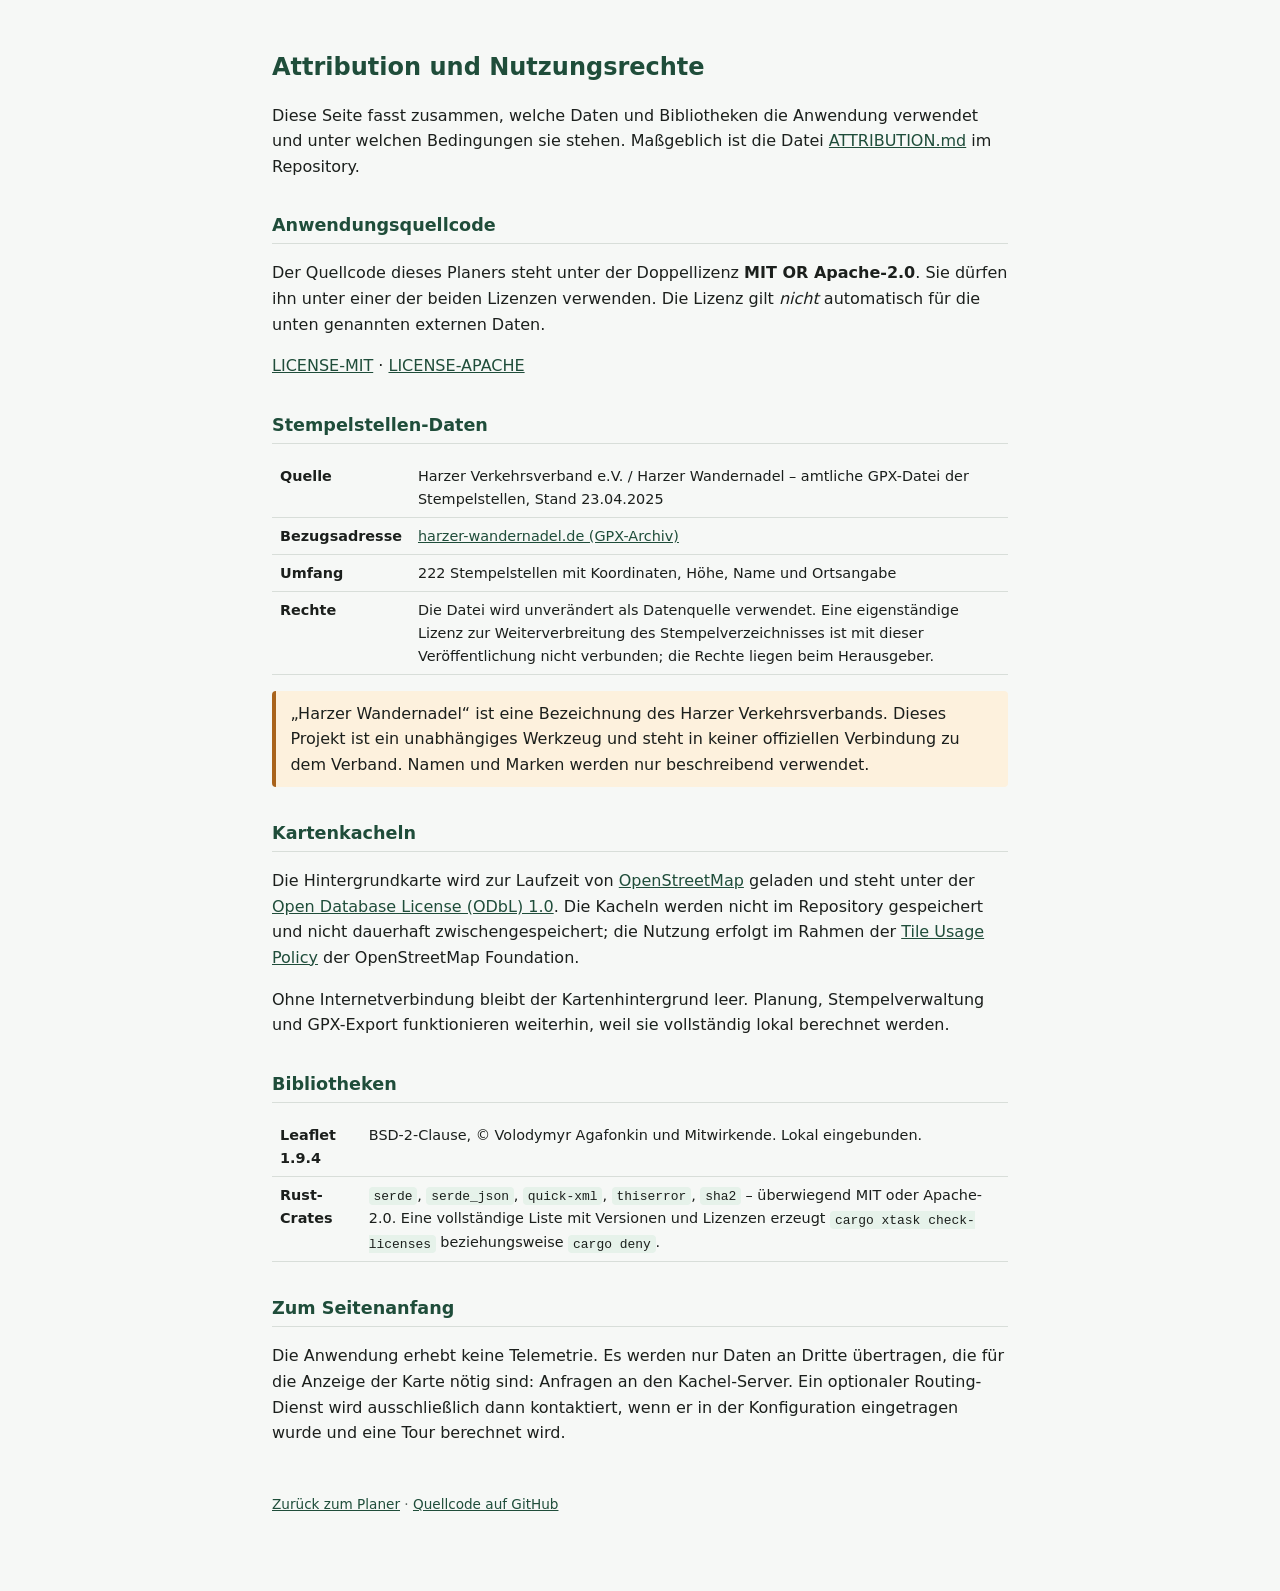
==== web/attribution.html @ 3e925a52 "Oberfläche: statische Web-App mit Karte, Planung und GPX Eine Seite ohne Framework und ohne Bundler:" ====
<!DOCTYPE html>
<html lang="de">
  <head>
    <meta charset="utf-8" />
    <meta name="viewport" content="width=device-width, initial-scale=1" />
    <title>Attribution – Harzer Wandernadel Tourenplaner</title>
    <link rel="icon" href="icons/icon.svg" type="image/svg+xml" />
    <style>
      /* SPDX-License-Identifier: MIT OR Apache-2.0 */
      body {
        margin: 0 auto;
        max-width: 46rem;
        padding: 2rem 1.25rem 4rem;
        font-family: system-ui, -apple-system, "Segoe UI", Roboto, sans-serif;
        line-height: 1.6;
        color: #1b1f1c;
        background: #f6f8f6;
      }
      h1 {
        font-size: 1.5rem;
        color: #1f4d3a;
      }
      h2 {
        font-size: 1.1rem;
        margin-top: 2rem;
        color: #1f4d3a;
        border-bottom: 1px solid #d8ded9;
        padding-bottom: 0.25rem;
      }
      code {
        background: #e6f2ea;
        padding: 0.1rem 0.3rem;
        border-radius: 4px;
        font-size: 0.9em;
      }
      table {
        width: 100%;
        border-collapse: collapse;
        font-size: 0.9rem;
      }
      th,
      td {
        text-align: left;
        padding: 0.4rem 0.5rem;
        border-bottom: 1px solid #d8ded9;
        vertical-align: top;
      }
      a {
        color: #1f4d3a;
      }
      .note {
        background: #fdf1dd;
        border-left: 4px solid #a9631b;
        padding: 0.6rem 0.9rem;
        border-radius: 4px;
      }
      footer {
        margin-top: 3rem;
        font-size: 0.85rem;
        color: #5c6660;
      }
    </style>
  </head>
  <body>
    <h1>Attribution und Nutzungsrechte</h1>
    <p>
      Diese Seite fasst zusammen, welche Daten und Bibliotheken die Anwendung verwendet und unter
      welchen Bedingungen sie stehen. Maßgeblich ist die Datei
      <a href="https://github.com/rabvz/harz-stamp-route-planner/blob/main/ATTRIBUTION.md"
        >ATTRIBUTION.md</a
      >
      im Repository.
    </p>

    <h2>Anwendungsquellcode</h2>
    <p>
      Der Quellcode dieses Planers steht unter der Doppellizenz
      <strong>MIT OR Apache-2.0</strong>. Sie dürfen ihn unter einer der beiden Lizenzen verwenden.
      Die Lizenz gilt <em>nicht</em> automatisch für die unten genannten externen Daten.
    </p>
    <p>
      <a href="LICENSE-MIT">LICENSE-MIT</a> ·
      <a href="LICENSE-APACHE">LICENSE-APACHE</a>
    </p>

    <h2>Stempelstellen-Daten</h2>
    <table>
      <tr>
        <th>Quelle</th>
        <td>
          Harzer Verkehrsverband e.V. / Harzer Wandernadel – amtliche GPX-Datei der Stempelstellen,
          Stand 23.04.2025
        </td>
      </tr>
      <tr>
        <th>Bezugsadresse</th>
        <td>
          <a
            href="https://www.harzer-wandernadel.de/wp-content/uploads/2025/05/GPX-Daten-Stempelstellen-ZIP-Archiv-gepackt-Stand-23.04.2025.zip"
            rel="noopener noreferrer"
            >harzer-wandernadel.de (GPX-Archiv)</a
          >
        </td>
      </tr>
      <tr>
        <th>Umfang</th>
        <td>222 Stempelstellen mit Koordinaten, Höhe, Name und Ortsangabe</td>
      </tr>
      <tr>
        <th>Rechte</th>
        <td>
          Die Datei wird unverändert als Datenquelle verwendet. Eine eigenständige Lizenz zur
          Weiterverbreitung des Stempelverzeichnisses ist mit dieser Veröffentlichung nicht
          verbunden; die Rechte liegen beim Herausgeber.
        </td>
      </tr>
    </table>
    <p class="note">
      „Harzer Wandernadel“ ist eine Bezeichnung des Harzer Verkehrsverbands. Dieses Projekt ist ein
      unabhängiges Werkzeug und steht in keiner offiziellen Verbindung zu dem Verband. Namen und
      Marken werden nur beschreibend verwendet.
    </p>

    <h2>Kartenkacheln</h2>
    <p>
      Die Hintergrundkarte wird zur Laufzeit von
      <a href="https://www.openstreetmap.org/copyright" rel="noopener noreferrer"
        >OpenStreetMap</a
      >
      geladen und steht unter der
      <a href="https://opendatacommons.org/licenses/odbl/1-0/" rel="noopener noreferrer"
        >Open Database License (ODbL) 1.0</a
      >. Die Kacheln werden nicht im Repository gespeichert und nicht dauerhaft zwischengespeichert;
      die Nutzung erfolgt im Rahmen der
      <a href="https://operations.osmfoundation.org/policies/tiles/" rel="noopener noreferrer"
        >Tile Usage Policy</a
      >
      der OpenStreetMap Foundation.
    </p>
    <p>
      Ohne Internetverbindung bleibt der Kartenhintergrund leer. Planung, Stempelverwaltung und
      GPX-Export funktionieren weiterhin, weil sie vollständig lokal berechnet werden.
    </p>

    <h2>Bibliotheken</h2>
    <table>
      <tr>
        <th>Leaflet 1.9.4</th>
        <td>BSD-2-Clause, © Volodymyr Agafonkin und Mitwirkende. Lokal eingebunden.</td>
      </tr>
      <tr>
        <th>Rust-Crates</th>
        <td>
          <code>serde</code>, <code>serde_json</code>, <code>quick-xml</code>,
          <code>thiserror</code>, <code>sha2</code> – überwiegend MIT oder Apache-2.0. Eine
          vollständige Liste mit Versionen und Lizenzen erzeugt
          <code>cargo xtask check-licenses</code> beziehungsweise <code>cargo deny</code>.
        </td>
      </tr>
    </table>

    <h2>Zum Seitenanfang</h2>
    <p>
      Die Anwendung erhebt keine Telemetrie. Es werden nur Daten an Dritte übertragen, die für die
      Anzeige der Karte nötig sind: Anfragen an den Kachel-Server. Ein optionaler Routing-Dienst
      wird ausschließlich dann kontaktiert, wenn er in der Konfiguration eingetragen wurde und eine
      Tour berechnet wird.
    </p>

    <footer>
      <p>
        <a href="./">Zurück zum Planer</a> ·
        <a href="https://github.com/rabvz/harz-stamp-route-planner">Quellcode auf GitHub</a>
      </p>
    </footer>
  </body>
</html>
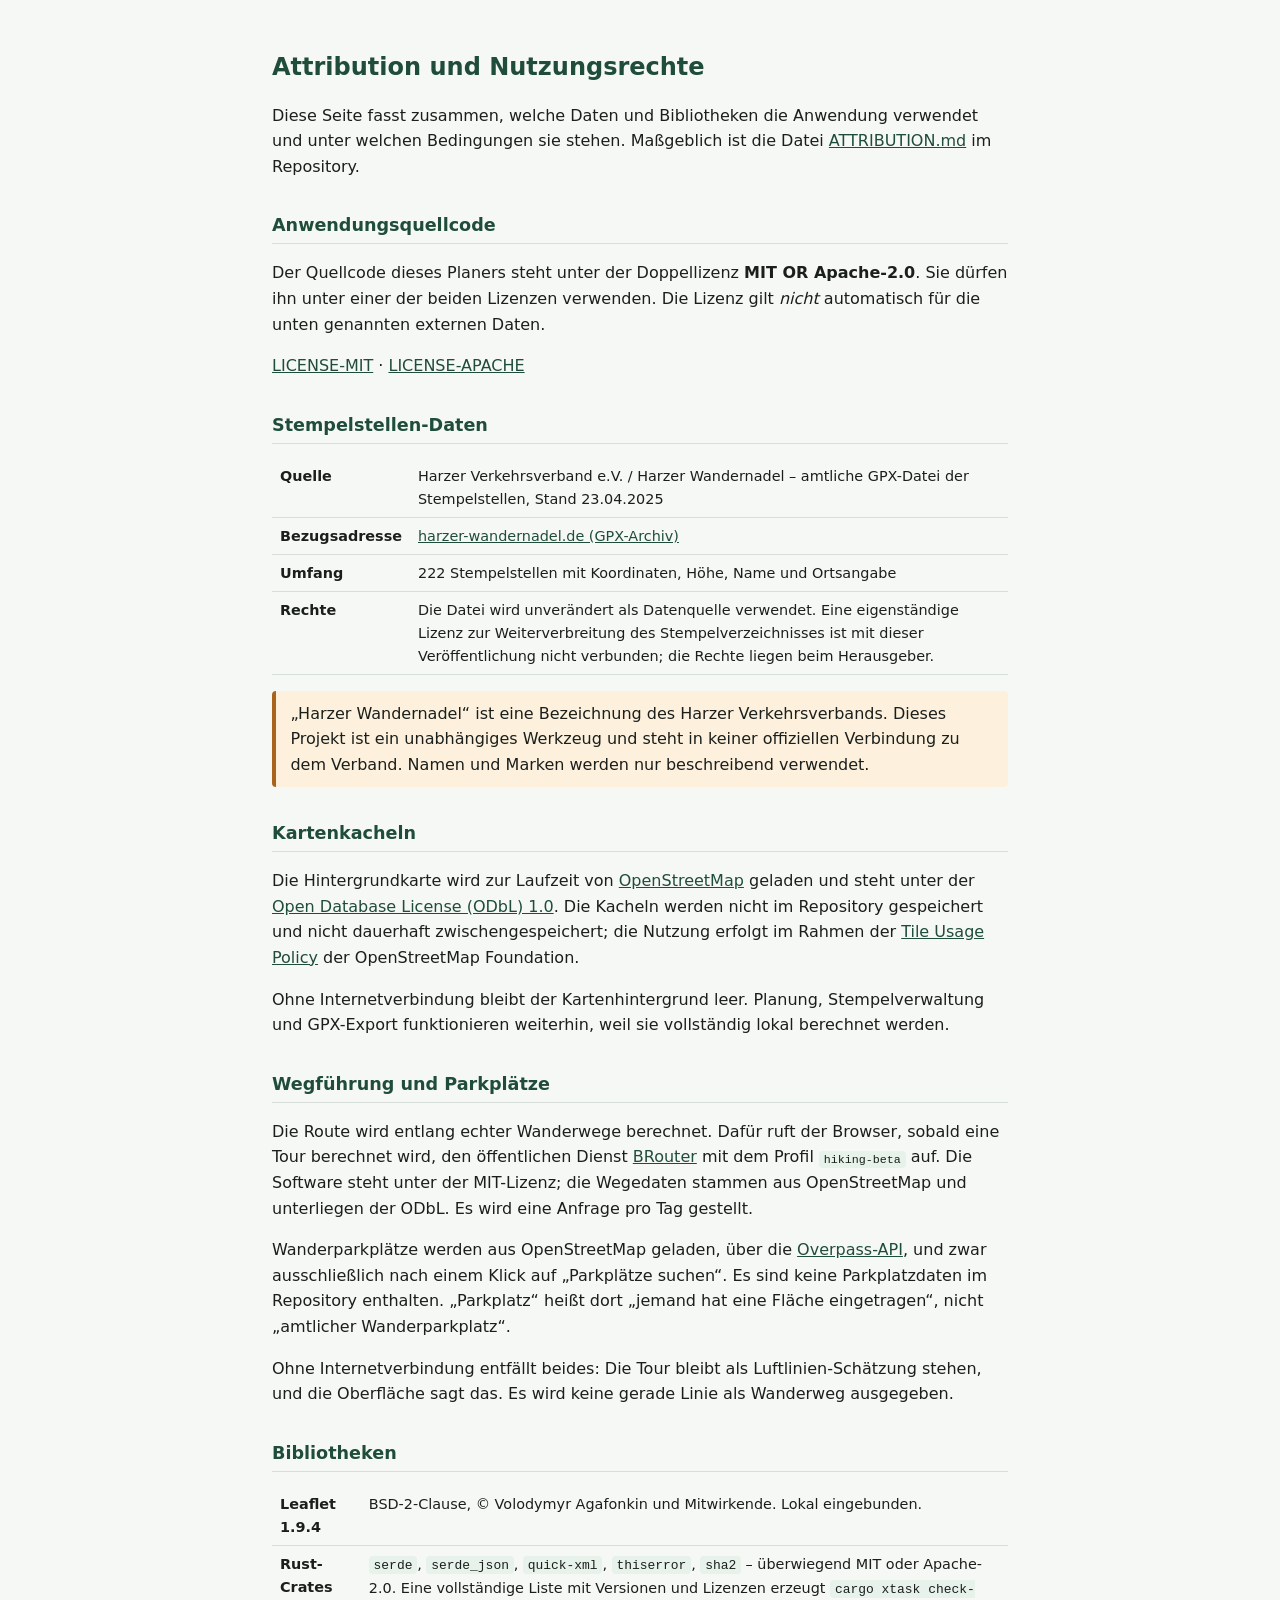
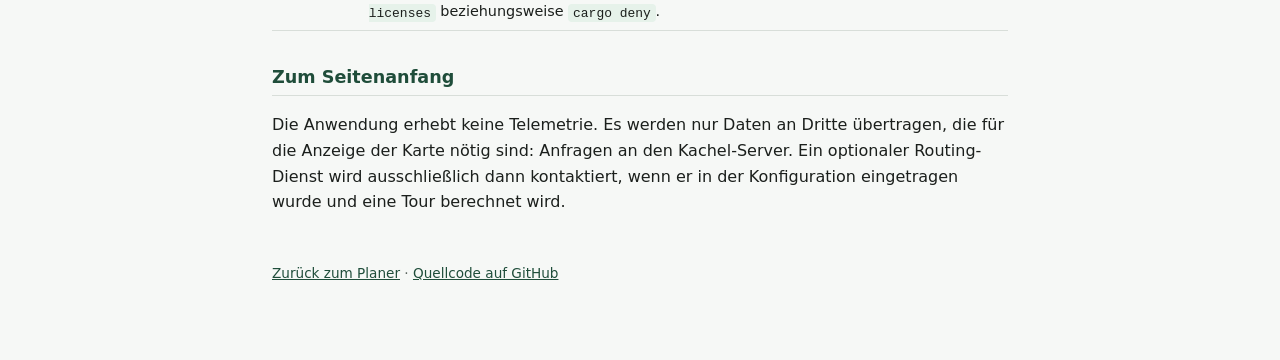
==== commit f446bf04: "Routing entlang echter Wege und Parkplätze aus OpenStreetMap Zwei Funktionen, die bisher nur als Ger" ====
--- a/web/attribution.html
+++ b/web/attribution.html
@@ -142,6 +142,27 @@
       GPX-Export funktionieren weiterhin, weil sie vollständig lokal berechnet werden.
     </p>
 
+    <h2>Wegführung und Parkplätze</h2>
+    <p>
+      Die Route wird entlang echter Wanderwege berechnet. Dafür ruft der Browser, sobald eine Tour
+      berechnet wird, den öffentlichen Dienst
+      <a href="https://brouter.de/brouter/" rel="noopener noreferrer">BRouter</a> mit dem Profil
+      <code>hiking-beta</code> auf. Die Software steht unter der MIT-Lizenz; die Wegedaten stammen
+      aus OpenStreetMap und unterliegen der ODbL. Es wird eine Anfrage pro Tag gestellt.
+    </p>
+    <p>
+      Wanderparkplätze werden aus OpenStreetMap geladen, über die
+      <a href="https://wiki.openstreetmap.org/wiki/Overpass_API" rel="noopener noreferrer"
+        >Overpass-API</a
+      >, und zwar ausschließlich nach einem Klick auf „Parkplätze suchen“. Es sind keine
+      Parkplatzdaten im Repository enthalten. „Parkplatz“ heißt dort „jemand hat eine Fläche
+      eingetragen“, nicht „amtlicher Wanderparkplatz“.
+    </p>
+    <p>
+      Ohne Internetverbindung entfällt beides: Die Tour bleibt als Luftlinien-Schätzung stehen, und
+      die Oberfläche sagt das. Es wird keine gerade Linie als Wanderweg ausgegeben.
+    </p>
+
     <h2>Bibliotheken</h2>
     <table>
       <tr>
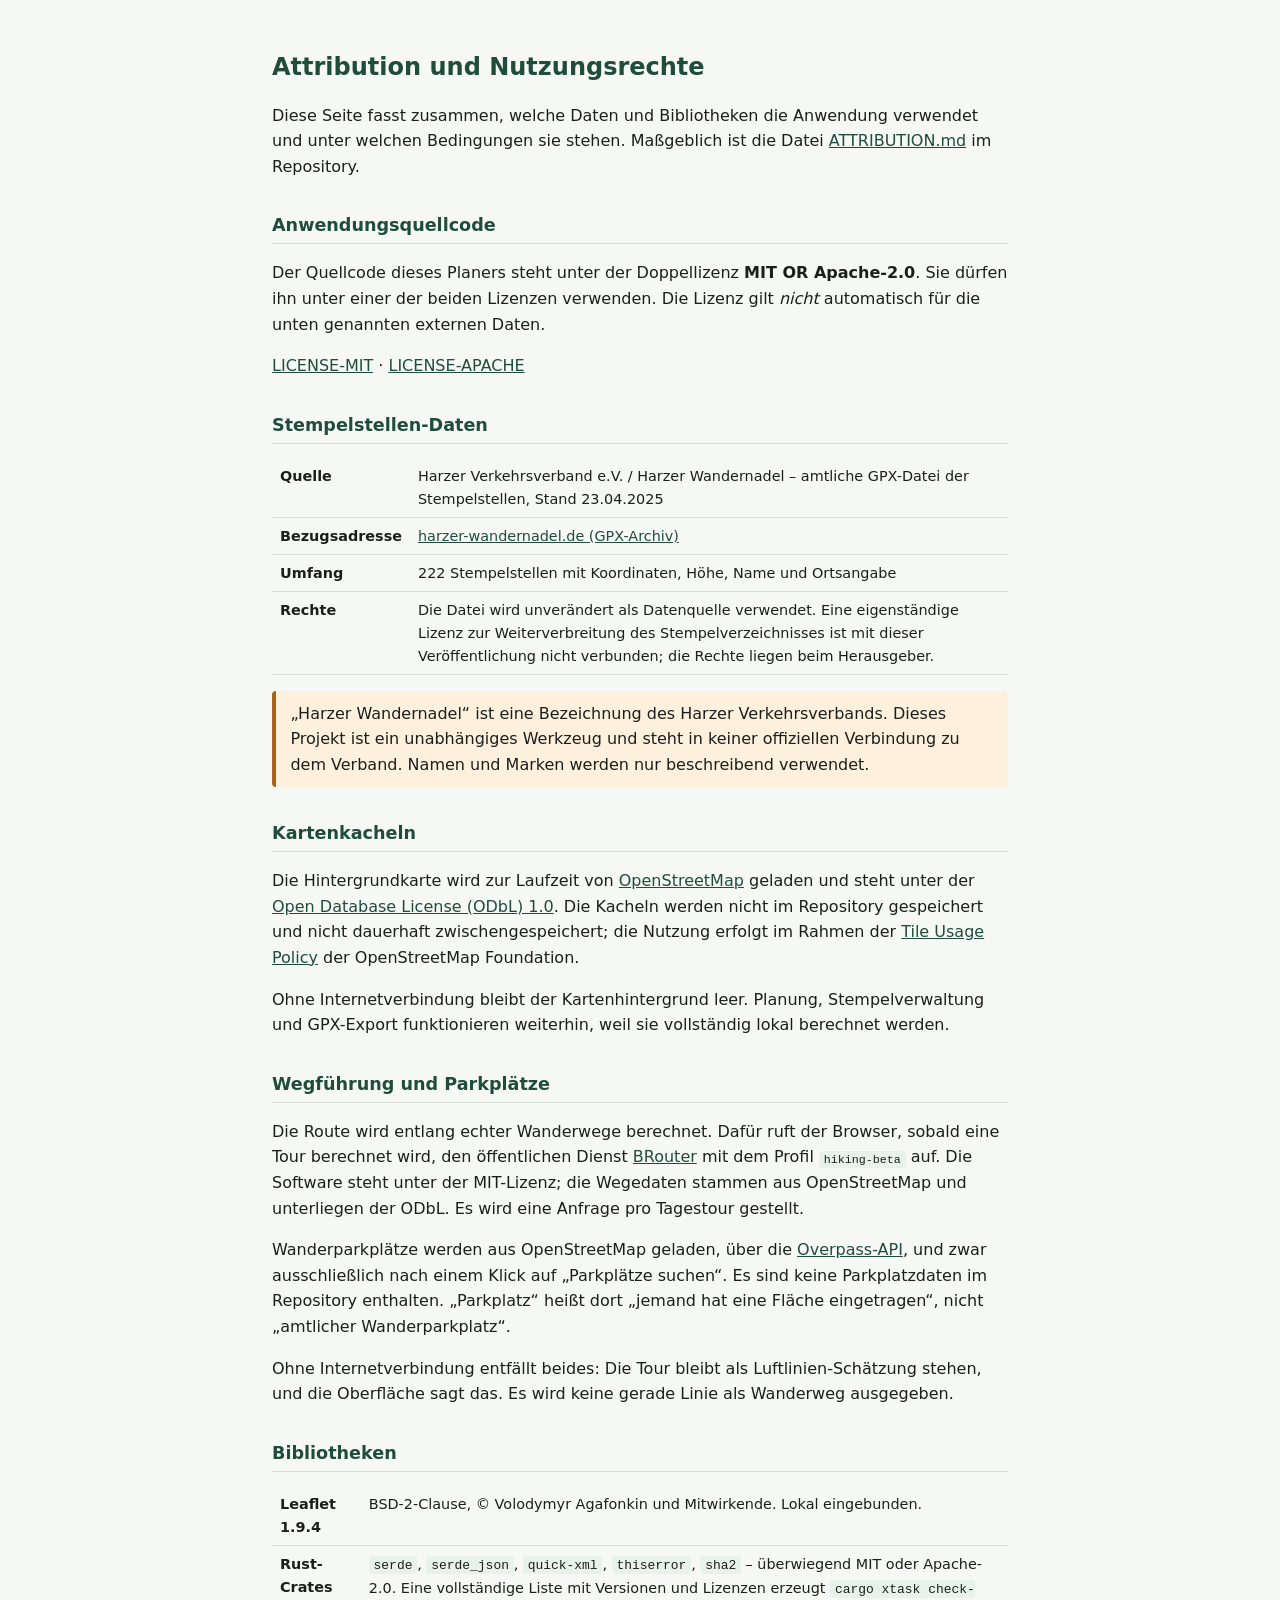
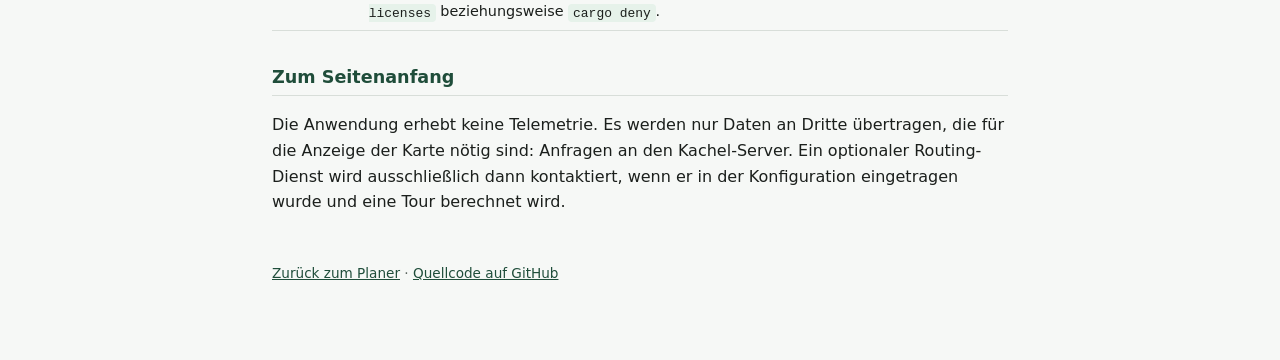
==== commit 5bb0b577: "Oberflaeche: Tagestour, Stempelpass, Track-Bearbeitung, Hoehenprofil Die Planung erzeugt genau eine " ====
--- a/web/attribution.html
+++ b/web/attribution.html
@@ -148,7 +148,7 @@
       berechnet wird, den öffentlichen Dienst
       <a href="https://brouter.de/brouter/" rel="noopener noreferrer">BRouter</a> mit dem Profil
       <code>hiking-beta</code> auf. Die Software steht unter der MIT-Lizenz; die Wegedaten stammen
-      aus OpenStreetMap und unterliegen der ODbL. Es wird eine Anfrage pro Tag gestellt.
+      aus OpenStreetMap und unterliegen der ODbL. Es wird eine Anfrage pro Tagestour gestellt.
     </p>
     <p>
       Wanderparkplätze werden aus OpenStreetMap geladen, über die
